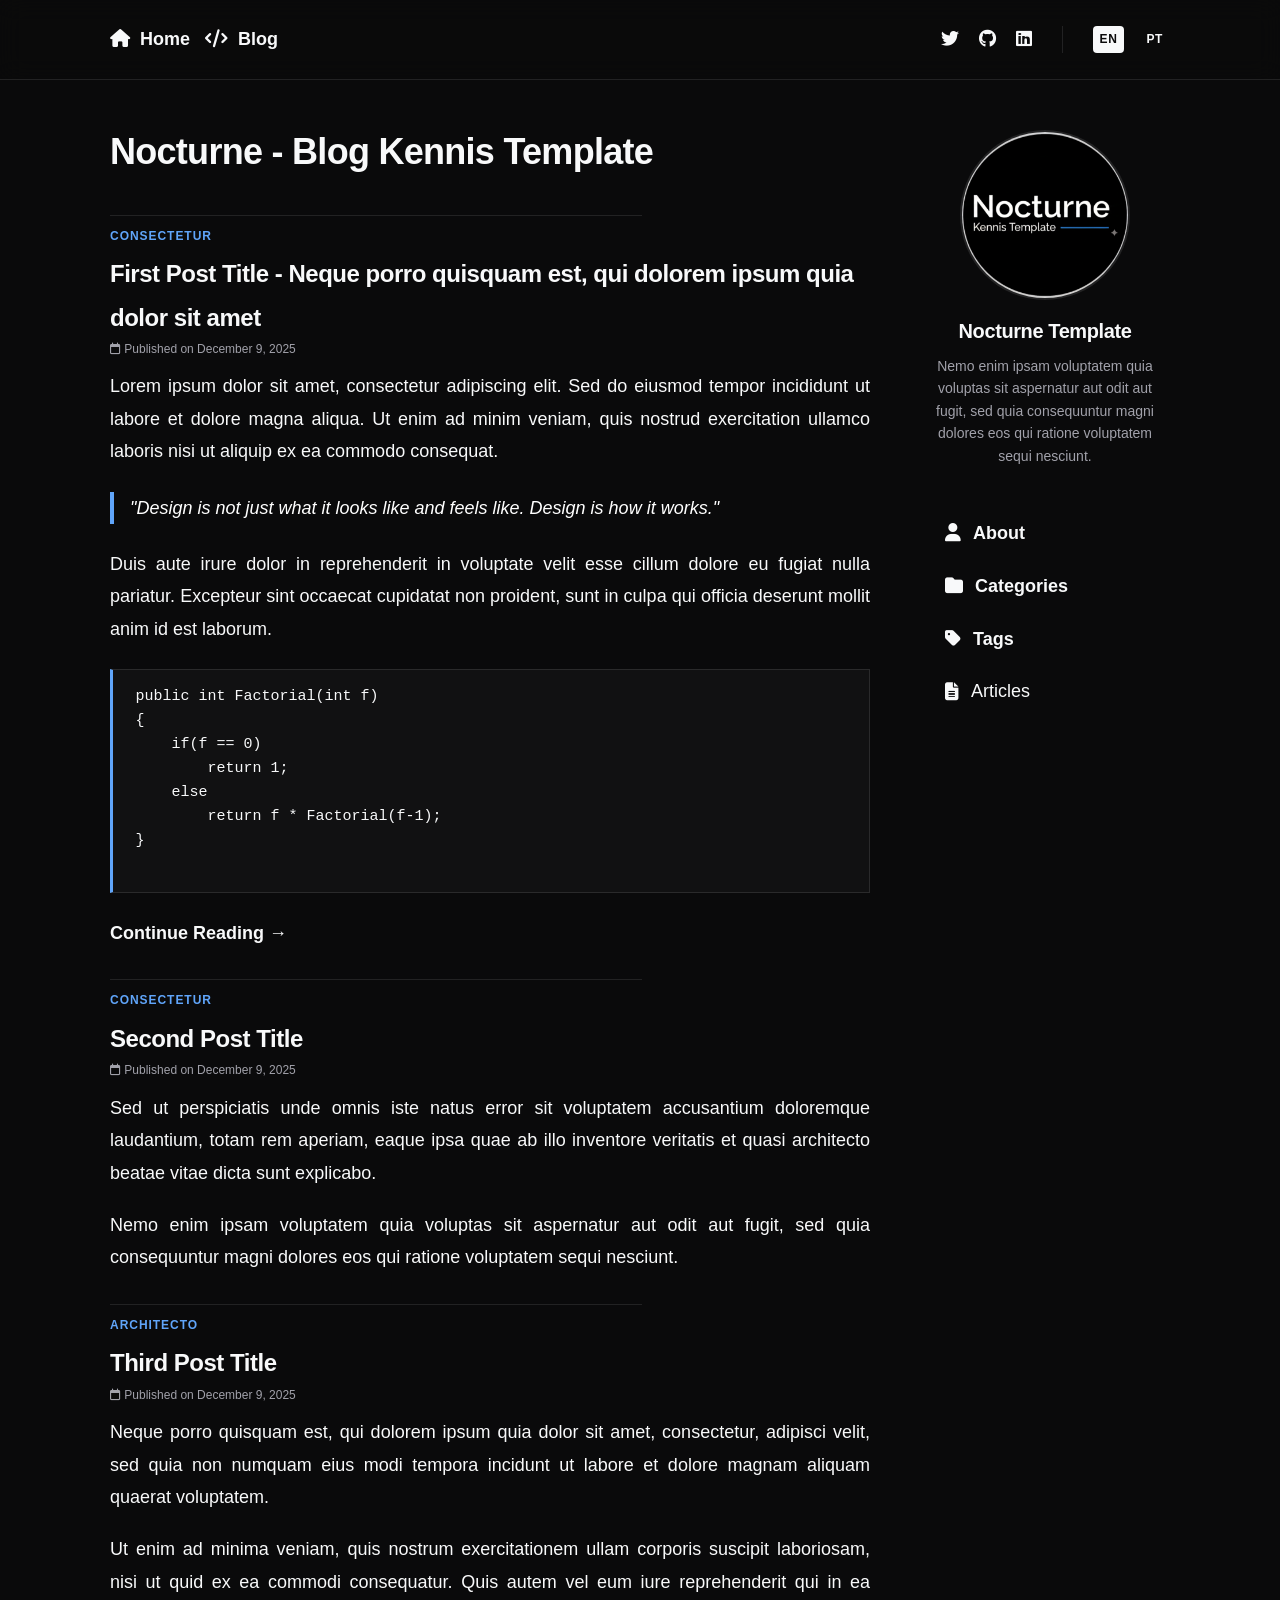
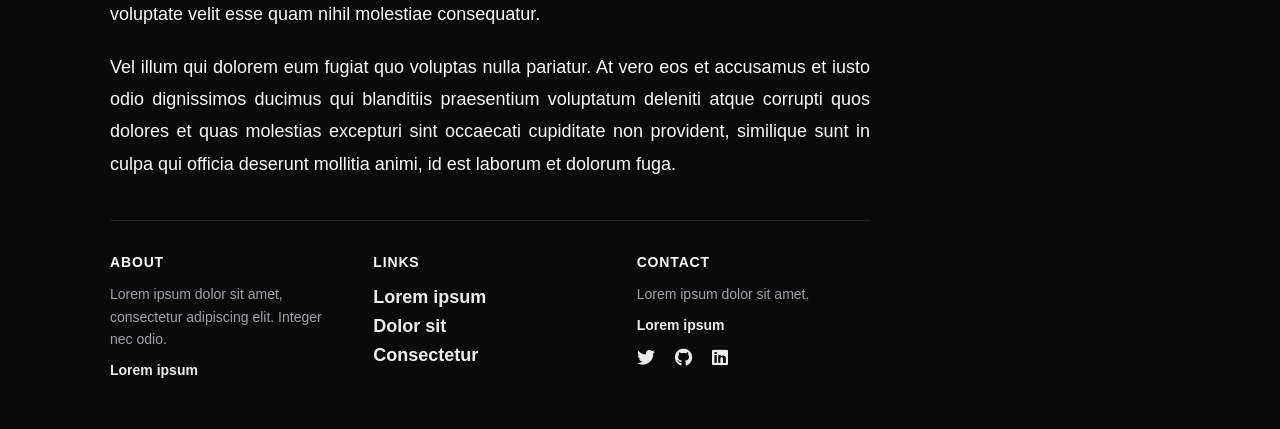
==== templates/nocturne/demo/blog.html @ ac5932c9 "Add default template" ====
<!DOCTYPE html>
<html lang="en">

<head>
    <meta charset="UTF-8">
    <meta name="viewport" content="width=device-width, initial-scale=1.0">
    <title>Blog - Nocturne Premium Template</title>
    <meta name="description"
        content="Read the latest articles on the Nocturne blog. A modern, fast, and multilingual blogging experience.">
    <meta name="keywords" content="Blog, Kennis, Multilingual, Nocturne, Articles">

    <!-- Open Graph / Facebook -->
    <meta property="og:type" content="article">
    <meta property="og:title" content="Blog - Nocturne Premium Template">
    <meta property="og:description" content="Read the latest articles on the Nocturne blog.">

    <link rel="preconnect" href="https://fonts.googleapis.com">
    <link rel="preconnect" href="https://fonts.gstatic.com" crossorigin>
    <link rel="stylesheet" href="https://cdnjs.cloudflare.com/ajax/libs/font-awesome/6.4.0/css/all.min.css">
    <link rel="stylesheet" href="assets/css/styles.css">
</head>

<body>
    <!-- Header -->
    <header class="header">
        <div class="header-inner">
            <div class="header-left">
                <nav class="header-nav">
                    <i class="fas fa-home"></i><a href="index.html">Home</a>
                    <i class="fa-solid fa-code"></i><a href="blog.html">Blog</a>
                </nav>
            </div>
            <div class="header-right">
                <div class="social-links">
                    <a href="#" title="X"><i class="fa-brands fa-twitter"></i></a>
                    <a href="https://github.com/fernandoprass/nocturne" title="GitHub" target="_blank"><i
                            class="fab fa-github"></i></a>
                    <a href="#" title="LinkedIn"><i class="fab fa-linkedin"></i></a>
                </div>
                <div class="lang-links">
                    <a href="#en" class="lang-link active">EN</a>
                    <a href="#pt" class="lang-link">PT</a>
                </div>
            </div>
        </div>
    </header>

    <!-- Main Container -->
    <div class="blog-container">
        <!-- Sidebar -->
        <aside class="sidebar" id="sidebar">
            <div class="sidebar-content">
                <div class="author-section">
                    <div class="author-avatar">
                        <img src="assets/images/avatar.png" alt="Nocturne, Kennis Template">
                    </div>
                    <h2 class="author-name">Nocturne Template</h2>
                    <p class="author-bio">Nemo enim ipsam voluptatem quia voluptas sit aspernatur
                        aut odit aut fugit, sed quia consequuntur magni dolores eos qui
                        ratione voluptatem sequi nesciunt.</p>
                </div>

                <nav class="sidebar-nav">
                    <a href="#biography" class="nav-link">
                        <i class="fas fa-user"></i> About
                    </a>
                    <a href="#categories" class="nav-link">
                        <i class="fas fa-folder"></i> Categories
                    </a>
                    <a href="#tags" class="nav-link">
                        <i class="fas fa-tag"></i> Tags
                    </a>
                    <div class="nav-link" id="articlesLink">
                        <i class="fas fa-file-alt"></i> <span>Articles</span>
                    </div>
                </nav>
            </div>
        </aside>

        <!-- Main Content -->
        <main class="content">
            <section class="post">
                <h1>Nocturne - Blog Kennis Template</h1>
                <article>
                    <span class="category">Consectetur </span>
                    <h2>First Post Title - Neque porro quisquam est, qui dolorem ipsum quia dolor sit amet</h2>
                    <p class="date"><i class="fa-regular fa-calendar"></i> <span class="post-meta">Published on December
                            9, 2025</span></p>

                    <p>
                        Lorem ipsum dolor sit amet, consectetur adipiscing elit. Sed do eiusmod tempor incididunt ut
                        labore et dolore magna aliqua.
                        Ut enim ad minim veniam, quis nostrud exercitation ullamco laboris nisi ut aliquip ex ea commodo
                        consequat.
                    </p>
                    <blockquote>
                        "Design is not just what it looks like and feels like. Design is how it works."
                    </blockquote>
                    <p>
                        Duis aute irure dolor in reprehenderit in voluptate velit esse cillum dolore eu fugiat nulla
                        pariatur. Excepteur sint occaecat
                        cupidatat non proident, sunt in culpa qui officia deserunt mollit anim id est laborum.
                    </p>

                    <pre>
public int Factorial(int f)
{
    if(f == 0)
        return 1;
    else
        return f * Factorial(f-1); 
}
                    </pre>

                    <p><a href="blog-post.html">Continue Reading →</a></p>
                </article>

                <article>
                    <span class="category">Consectetur</span>
                    <h2>Second Post Title</h2>
                    <p class="date"><i class="fa-regular fa-calendar"></i> <span class="post-meta">Published on December
                            9, 2025</span></p>
                    <p>
                        Sed ut perspiciatis unde omnis iste natus error sit voluptatem accusantium doloremque
                        laudantium, totam rem aperiam,
                        eaque ipsa quae ab illo inventore veritatis et quasi architecto beatae vitae dicta sunt
                        explicabo.
                    </p>
                    <p>
                        Nemo enim ipsam voluptatem quia voluptas sit aspernatur aut odit aut fugit, sed quia
                        consequuntur magni dolores eos qui
                        ratione voluptatem sequi nesciunt.
                    </p>
                </article>

                <article>
                    <span class="category">Architecto</span>
                    <h2>Third Post Title</h2>
                    <p class="date"><i class="fa-regular fa-calendar"></i> <span="post-meta">Published on December 9,
                            2025</span></p>
                    <p>
                        Neque porro quisquam est, qui dolorem ipsum quia dolor sit amet, consectetur, adipisci velit,
                        sed quia non numquam eius modi
                        tempora incidunt ut labore et dolore magnam aliquam quaerat voluptatem.
                    </p>
                    <p>
                        Ut enim ad minima veniam, quis nostrum exercitationem ullam corporis suscipit laboriosam, nisi
                        ut quid ex ea commodi consequatur.
                        Quis autem vel eum iure reprehenderit qui in ea voluptate velit esse quam nihil molestiae
                        consequatur.
                    </p>
                    <p>
                        Vel illum qui dolorem eum fugiat quo voluptas nulla pariatur. At vero eos et accusamus et iusto
                        odio dignissimos ducimus qui
                        blanditiis praesentium voluptatum deleniti atque corrupti quos dolores et quas molestias
                        excepturi sint occaecati cupiditate
                        non provident, similique sunt in culpa qui officia deserunt mollitia animi, id est laborum et
                        dolorum fuga.
                    </p>
                </article>
            </section>
            <footer class="content-footer">
                <div class="footer-col">
                    <h4>About</h4>
                    <p>Lorem ipsum dolor sit amet, consectetur adipiscing elit. Integer nec odio.</p>
                    <p><a href="#">Lorem ipsum</a></p>
                </div>
                <div class="footer-col">
                    <h4>Links</h4>
                    <ul>
                        <li><a href="#">Lorem ipsum</a></li>
                        <li><a href="#">Dolor sit</a></li>
                        <li><a href="#">Consectetur</a></li>
                    </ul>
                </div>
                <div class="footer-col">
                    <h4>Contact</h4>
                    <p>Lorem ipsum dolor sit amet.</p>
                    <p><a href="#">Lorem ipsum</a></p>
                    <div class="social-links">
                        <a href="#" title="X"><i class="fa-brands fa-twitter"></i></a>
                        <a href="https://github.com/fernandoprass/nocturne" title="GitHub" target="_blank"><i
                                class="fab fa-github"></i></a>
                        <a href="#" title="LinkedIn"><i class="fab fa-linkedin"></i></a>
                    </div>
                </div>
            </footer>
        </main>
    </div>
</body>

</html>
---- templates/nocturne/demo/assets/css/styles.css ----
* {
    margin: 0;
    padding: 0;
    box-sizing: border-box;
}

:root {
    --bg-dark: #0a0a0b;
    --card-background: rgba(255, 255, 255, 0.03);
    --panel-dark: #121212;
    --text-white: #f8f9fa;
    --text-grey: #a1a1aa;
    --text-category: #60a5fa;
    --border-color: rgba(255, 255, 255, 0.1);
    --quote-bar-color: #60a5fa;
    --sidebar-width: 250px;
    --header-height: 80px;
    --max-content-width: 1100px;
    --accent-glow: rgba(96, 165, 250, 0.15);
}

body {
    background-color: var(--bg-dark);
    color: var(--text-white);
    font-family: -apple-system, BlinkMacSystemFont, 'Segoe UI', 'Roboto', 'Oxygen', 'Ubuntu', 'Cantarell', sans-serif;
    line-height: 1.6;
    font-size: 18px;
    -webkit-font-smoothing: antialiased;
    overflow-x: hidden;
}

@keyframes fadeIn {
    from {
        opacity: 0;
        transform: translateY(10px);
    }

    to {
        opacity: 1;
        transform: translateY(0);
    }
}

.page-container,
.blog-container {
    animation: fadeIn 0.8s ease-out forwards;
}

h1,
h2,
h3,
h4 {
    font-family: 'Segoe UI', sans-serif;
    font-weight: 700;
    letter-spacing: -0.02em;
}

a {
    color: var(--text-white);
    text-decoration: none;
    font-weight: 600;
}

a:hover {
    color: var(--text-grey);
}

/* --- SCROLLBAR STYLING --- */
::-webkit-scrollbar {
    width: 8px;
}

::-webkit-scrollbar-track {
    background: var(--bg-dark);
}

::-webkit-scrollbar-thumb {
    background: var(--border-color);
    border-radius: 4px;
}

::-webkit-scrollbar-thumb:hover {
    background: var(--text-grey);
}


/* --- HEADER --- */
.header {
    position: fixed;
    top: 0;
    left: 0;
    right: 0;
    height: var(--header-height);
    background-color: rgba(10, 10, 11, 0.8);
    backdrop-filter: blur(12px);
    -webkit-backdrop-filter: blur(12px);
    border-bottom: 1px solid var(--border-color);
    z-index: 100;
    transition: all 0.3s ease;
}

.header-inner {
    max-width: var(--max-content-width);
    width: 100%;
    height: 100%;
    margin: 0 auto;
    padding: 0 20px;
    display: flex;
    justify-content: space-between;
    align-items: center;
}

.header-left,
.header-right {
    display: flex;
    gap: 30px;
    align-items: center;
}

.header-nav a,
.header-right a {
    color: var(--text-white);
    text-decoration: none;
    transition: color 0.3s;
}

.header-nav a {
    padding: 0 10px;
}

.header-nav a:hover,
.header-right a:hover {
    color: var(--text-grey);
}

.header-right i {
    font-size: 20px;
}

/* Social Links */
.social-links {
    display: flex;
    gap: 20px;
    align-items: center;
}

.social-links a i {
    font-size: 18px;
    transition: color 0.3s;
}

.social-links a:hover i {
    color: var(--text-grey);
}

/* Language Links */
.lang-links {
    display: flex;
    gap: 15px;
    align-items: center;
    border-left: 1px solid var(--border-color);
    padding-left: 30px;
}

.lang-link {
    color: var(--text-white);
    text-decoration: none;
    font-size: 12px;
    font-weight: 600;
    padding: 4px 7px;
    border-radius: 4px;
    transition: all 0.3s;
    text-transform: uppercase;
    letter-spacing: 0.05em;
}

.lang-link:hover {
    background-color: var(--border-color);
    color: var(--text-white);
}

.lang-link.active {
    background-color: var(--text-white);
    color: var(--bg-dark);
}

.lang-link.active:hover {
    background-color: var(--text-white);
    color: var(--bg-dark);
}

.blog-container {
    display: flex;
    align-items: flex-start;
    gap: 30px;
    margin: var(--header-height) auto 0;
    max-width: var(--max-content-width);
    width: calc(100% - 40px);
    padding: 20px 0;
}

/* Sidebar */
.sidebar {
    order: 1;
    flex: 0 0 var(--sidebar-width);
    position: sticky;
    top: calc(var(--header-height) + 20px);
    height: calc(100vh - var(--header-height) - 40px);
    padding: 10px;
    overflow-y: auto;
}

/* Hide scrollbar for sidebar but allow scrolling */
.sidebar::-webkit-scrollbar {
    width: 0px;
    background: transparent;
}

.sidebar-content {
    display: flex;
    flex-direction: column;
    gap: 40px;
}

.author-section {
    display: flex;
    flex-direction: column;
    align-items: center;
    text-align: center;
    padding-top: 20px;
}

.author-avatar {
    width: 170px;
    height: 170px;
    border-radius: 50%;
    overflow: hidden;
    margin-bottom: 15px;
    border: 2px solid var(--border-color);
    background-color: var(--bg-dark);
}

.author-avatar img {
    width: 100%;
    height: 100%;
    object-fit: cover;
    object-position: center;
    display: block;
}

.author-name {
    font-size: 20px;
    font-weight: 600;
    margin-bottom: 8px;
}

.author-bio {
    color: var(--text-grey);
    font-size: 14px;
}

/* Sidebar Navigation */
.sidebar-nav {
    display: flex;
    flex-direction: column;
    gap: 0;
}

.nav-link {
    display: flex;
    align-items: center;
    gap: 12px;
    padding: 12px 15px;
    color: var(--text-white);
    text-decoration: none;
    cursor: pointer;
    transition: all 0.3s;
    border-radius: 4px;
}

.nav-link:hover {
    background-color: var(--border-color);
    padding-left: 20px;
}

.submenu {
    display: none;
    flex-direction: column;
    background-color: rgba(255, 255, 255, 0.05);
    border-left: 2px solid var(--border-color);
}

.submenu.active {
    display: flex;
}

.submenu-link {
    padding: 10px 15px 10px 30px;
    color: var(--text-white);
    text-decoration: none;
    transition: all 0.3s;
    font-size: 14px;
}

.submenu-link:hover {
    padding-left: 35px;
    background-color: rgba(255, 255, 255, 0.08);
}


/* Content Area */
.content {
    order: 0;
    flex: 1 1 auto;
    padding: 20px;
    max-width: 800px;
}

.post {
    line-height: 1.8;
}

.post .category {
    color: var(--text-category);
    font-size: 0.75rem;
    font-weight: 700;
    text-transform: uppercase;
    letter-spacing: 0.08em;
    margin-bottom: 5px;
    margin-top: 30px;
    display: block;
    border-top: 1px solid var(--border-color);
    width: 70%;
    padding-top: 10px;
}

.post .categories {
    color: var(--text-category);
    font-size: 0.75rem;
    font-weight: 700;
    letter-spacing: 0.08em;
    margin-bottom: 10px;
    display: block;
    width: 70%;
    text-transform: lowercase;
}

.post .date {
    color: var(--text-grey);
    font-size: 12px;
    margin-bottom: 10px;
}

.post h1 {
    font-size: 36px;
    margin-bottom: 5px;
}

.post h2 {
    font-size: 24px;
}

.post p {
    margin-bottom: 20px;
    text-align: justify;
}

.post blockquote {
    border-left: 4px solid var(--quote-bar-color);
    padding-left: 1rem;
    font-style: italic;
    color: white;
    margin: 1.5rem 0;
}

/* Code Block */
pre {
    background: var(--card-background);
    border: 1px solid var(--border-color);
    border-left: 3px solid var(--quote-bar-color);
    color: var(--text-white);
    font-family: monospace;
    font-size: 15px;
    line-height: 1.6;
    margin: 1.6em 0 1.6em 0;
    /* Simplify vertical margins */
    max-width: 100%;
    overflow: auto;
    padding: 1em 1.5em;
    display: block;
    word-wrap: break-word;
}

.tags {
    list-style: none;
    display: flex;
    gap: 10px;
    flex-wrap: wrap;
    margin: 10px 0 0 0;
    padding: 0;
}

.tags li a {
    display: inline-block;
    padding: 0px 10px;
    background: rgba(255, 255, 255, 0.04);
    color: var(--text-white);
    text-decoration: none;
    border-radius: 999px;
    font-size: 0.85rem;
    transition: background .18s, color .18s;
}

.tags li a:hover {
    background: var(--border-color);
    color: var(--text-white);
}

.content-footer {
    display: flex;
    gap: 30px;
    justify-content: space-between;
    margin-top: 40px;
    padding-top: 30px;
    border-top: 1px solid var(--border-color);
}

.content-footer .footer-col {
    flex: 1 1 0;
    min-width: 160px;
}

.content-footer h4 {
    margin-bottom: 10px;
    font-size: 14px;
    text-transform: uppercase;
    letter-spacing: 0.06em;
}

.content-footer p {
    color: var(--text-grey);
    font-size: 14px;
    margin-bottom: 8px;
}

.content-footer ul {
    list-style: none;
    padding: 0;
    margin: 0;
}

.content-footer a {
    color: var(--text-white);
    text-decoration: none;
    transition: color 0.2s, opacity 0.2s;
    opacity: 0.95;
}

.content-footer a:hover {
    color: var(--text-grey);
    opacity: 1;
}

.page-container {
    margin: calc(var(--header-height) + 30px) auto 60px;
    max-width: var(--max-content-width);
    width: calc(100% - 40px);
    padding: 0 20px;
}

.page {
    display: flex;
    gap: 30px;
    align-items: top;
    margin-bottom: 30px;
}

.page img {
    width: 100%;
    height: auto;
    border-radius: 6px;
    border: 0px solid var(--border-color);
    display: block;
}

.page-left {
    flex: 0 0 320px;
}

.page-right {
    flex: 1 1 auto;
}

.page-right h1 {
    margin-bottom: 10px;
    font-size: 28px;
}

.page-right p {
    margin-bottom: 12px;
}

/* Cards row: */
.card {
    display: grid;
    grid-template-columns: repeat(6, 1fr);
    gap: 24px;
    align-items: stretch;
}

.card-category {
    display: block;
    color: var(--text-category);
    font-size: 0.7rem;
    font-weight: 700;
    text-transform: uppercase;
    letter-spacing: 0.05em;
    margin-bottom: 8px;
}

.card-title {
    font-size: 1.25rem;
    margin-bottom: 12px;
    line-height: 1.3;
}

.card-resume {
    color: var(--text-grey);
    margin-bottom: 16px;
    line-height: 1.6;
    font-size: 0.95rem;
}

/* Card styling with glassmorphism */
.card-small,
.card-medium,
.card-large {
    background: var(--card-background);
    border: 1px solid var(--border-color);
    border-radius: 12px;
    padding: 24px;
    transition: transform 0.3s ease, border-color 0.3s ease, box-shadow 0.3s ease;
    display: flex;
    flex-direction: column;
}

.card-small:hover,
.card-medium:hover,
.card-large:hover {
    transform: translateY(-4px);
    border-color: rgba(96, 165, 250, 0.4);
    box-shadow: 0 10px 30px -10px var(--accent-glow);
}

.card-large {
    grid-column: span 6;
}

.card-medium {
    grid-column: span 3;
}

.card-small {
    grid-column: span 2;
}

/* --- RESPONSIVE DESIGN --- */
/* Tablet/Small Desktop Layout Adjustments */
@media (max-width: 900px) {
    .page {
        flex-direction: column;
    }

    .page-left {
        flex: 0 0 auto;
        width: 100%;
    }

    .card {
        grid-template-columns: 1fr;
        gap: 20px;
    }

    .card-small,
    .card-medium,
    .card-large {
        grid-column: span 1;
    }
}

/* Mobile Layout Adjustments (768px and below) */
@media (max-width: 768px) {
    .blog-container {
        flex-direction: column;
        width: 100%;
        max-width: 100%;
        margin-top: var(--header-height);
        padding: 0;
    }

    /* Article Content */
    .content {
        order: 1;
        /* Moves content below sidebar on mobile */
        width: 100%;
        padding: 15px 20px;
        /* Ensure content is padded */
        max-width: none;
    }

    /* Sidebar */
    .sidebar {
        order: 0;
        width: 100%;
        flex: 0 0 auto;
        position: relative;
        padding: 15px 20px;
    }

    /* Footer */
    .content-footer {
        flex-direction: column;
        gap: 20px;
    }

    /* Header */
    .header-inner {
        padding: 0 15px;
    }

    .header-left,
    .header-right {
        gap: 15px;
        font-size: 14px;
    }

    .header-nav a {
        font-size: 13px;
    }
}

/* Extra Small Mobile Layout Adjustments (480px and below) */
@media (max-width: 480px) {
    :root {
        --header-height: 60px;
    }

    .page-container {
        width: calc(100% - 24px);
        padding: 0 12px;
    }

    .page-right {
        font-size: 22px;
    }

    .content {
        padding: 15px;
    }

    .post h1 {
        font-size: 28px;
    }

    .post h2 {
        font-size: 20px;
    }

    .header-left,
    .header-right {
        gap: 10px;
    }

    .header-nav a {
        font-size: 12px;
    }

    .header-right i {
        font-size: 16px;
    }
}
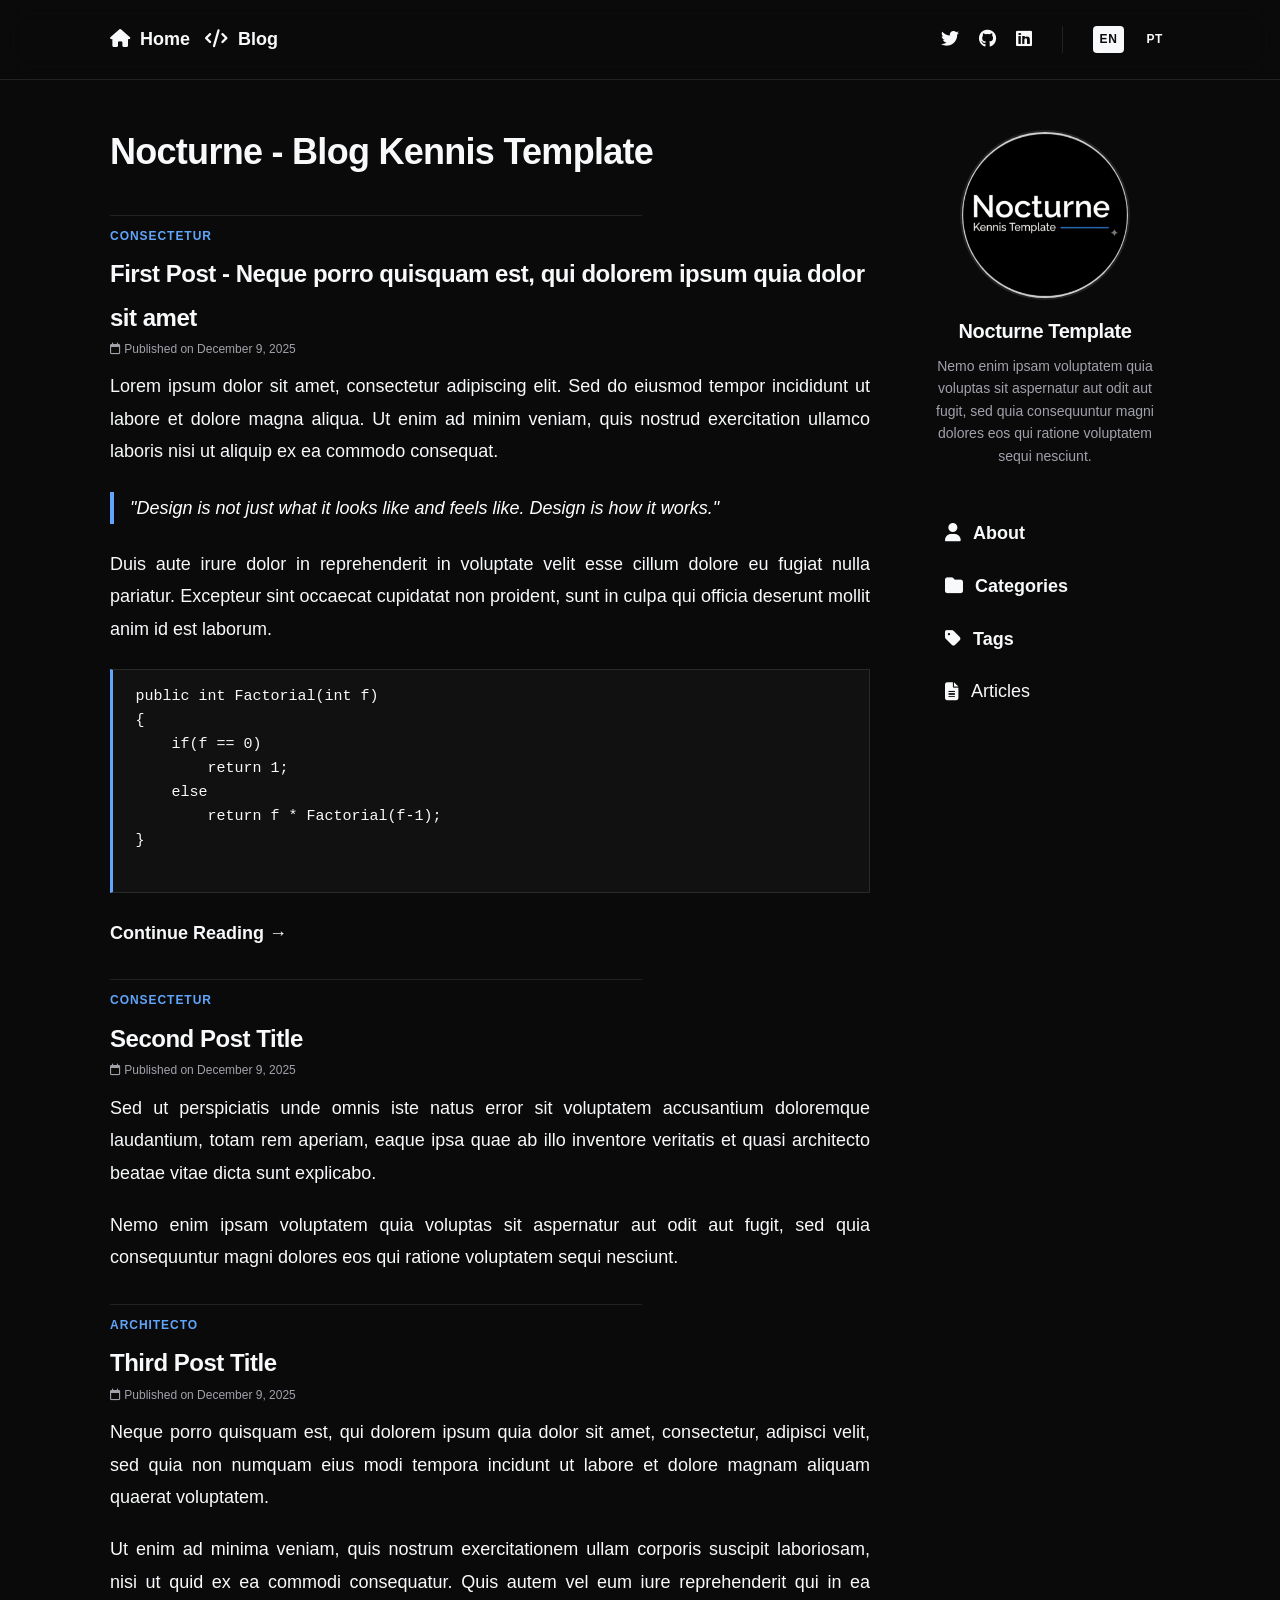
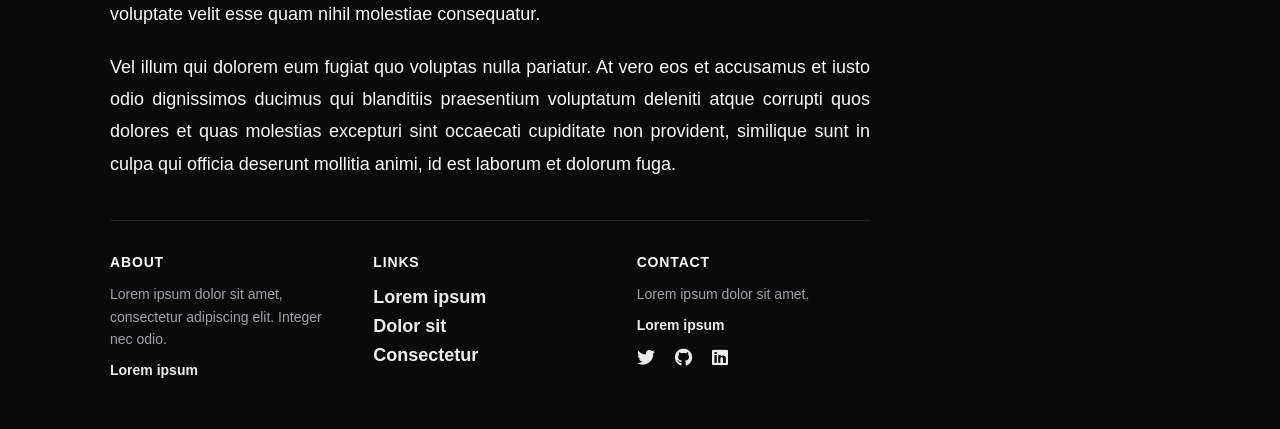
==== commit a27013e5: "Add new template structure" ====
--- a/templates/nocturne/demo/blog.html
+++ b/templates/nocturne/demo/blog.html
@@ -83,7 +83,7 @@
                 <h1>Nocturne - Blog Kennis Template</h1>
                 <article>
                     <span class="category">Consectetur </span>
-                    <h2>First Post Title - Neque porro quisquam est, qui dolorem ipsum quia dolor sit amet</h2>
+                    <h2>First Post - Neque porro quisquam est, qui dolorem ipsum quia dolor sit amet</h2>
                     <p class="date"><i class="fa-regular fa-calendar"></i> <span class="post-meta">Published on December
                             9, 2025</span></p>
 
@@ -159,6 +159,8 @@
                     </p>
                 </article>
             </section>
+
+            <!-- Footer -->
             <footer class="content-footer">
                 <div class="footer-col">
                     <h4>About</h4>
